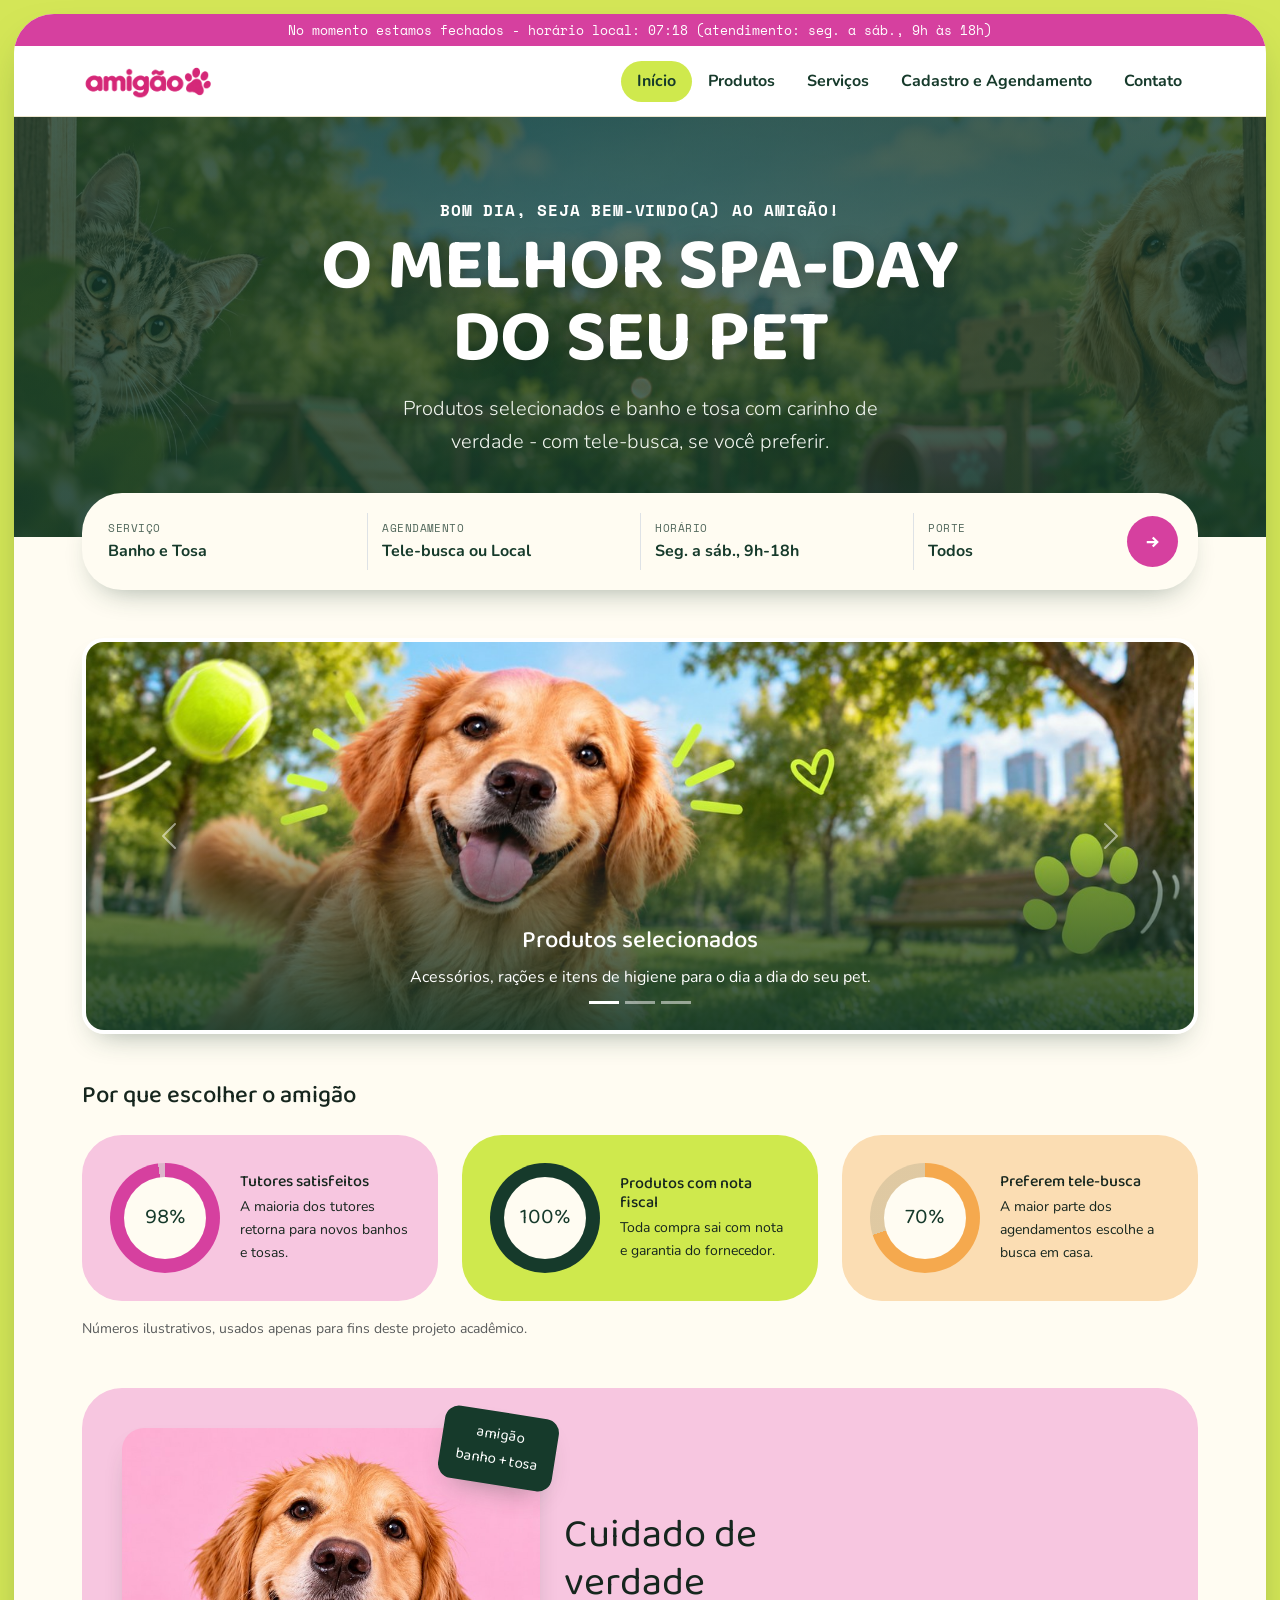
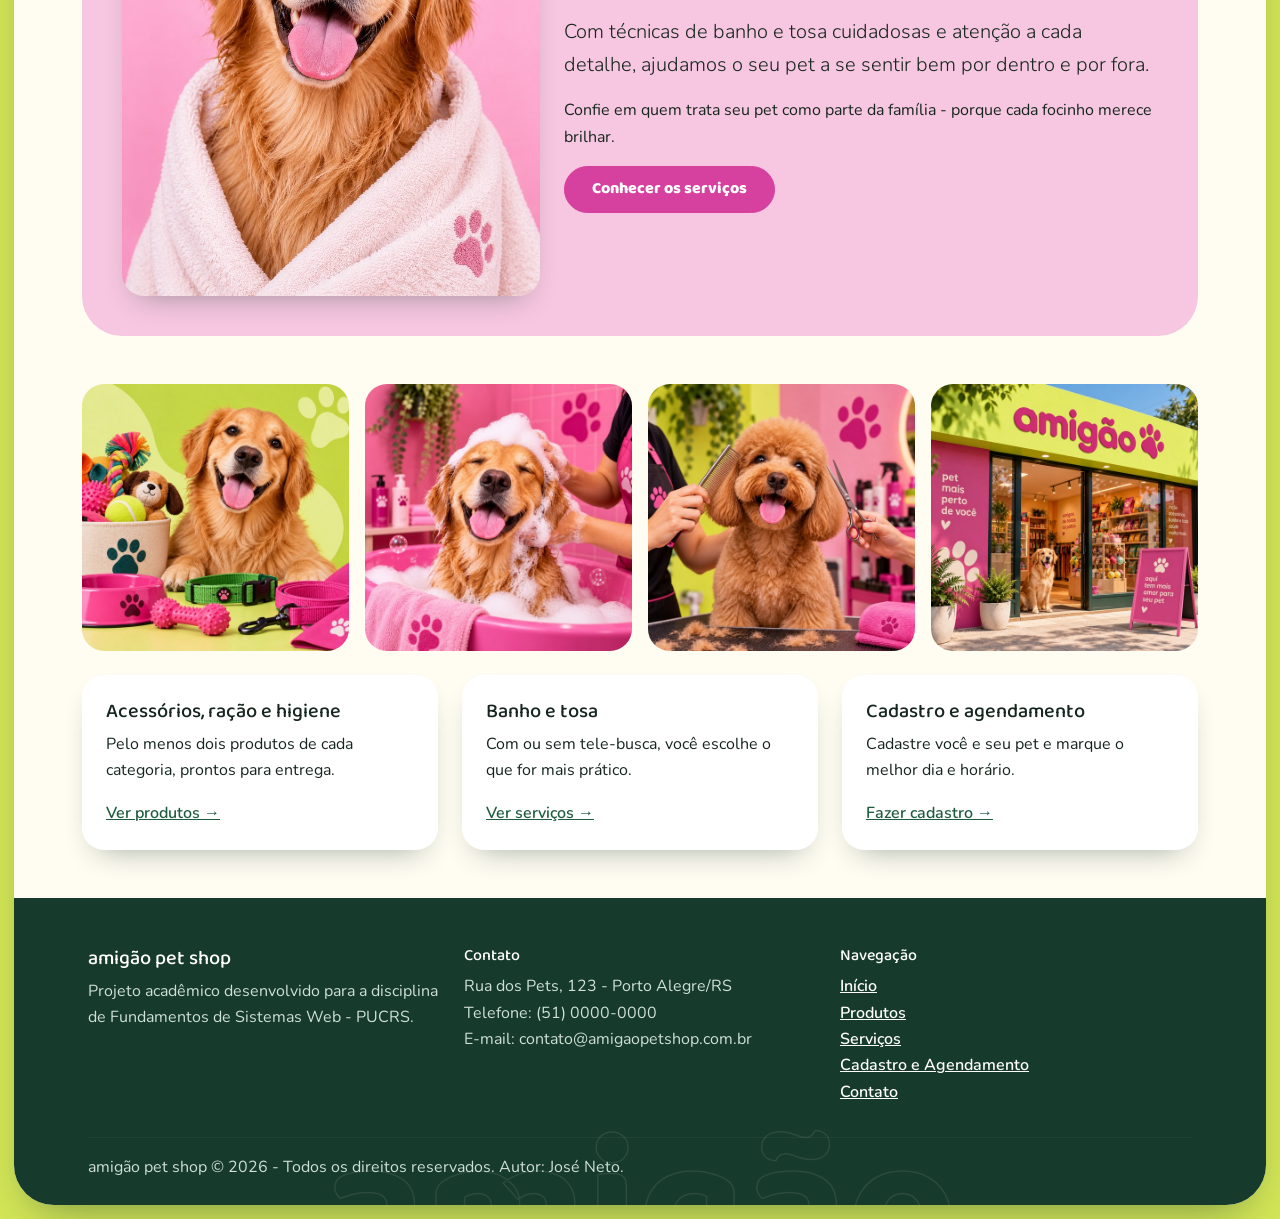
==== index.html @ e2019ced "Add files via upload" ====
<!DOCTYPE html>
<html lang="pt-BR">
<head>
    <meta charset="UTF-8">
    <meta name="viewport" content="width=device-width, initial-scale=1">
    <title>amigão pet shop - Início</title>
    <meta name="description" content="amigão pet shop - produtos e serviços de banho e tosa, com agendamento de tele-busca.">

    <link rel="preconnect" href="https://fonts.googleapis.com">
    <link href="https://fonts.googleapis.com/css2?family=Baloo+2:wght@500;600;700;800&family=Nunito:wght@400;600;700;800&family=Space+Mono:wght@400;700&display=swap" rel="stylesheet">
    <link href="https://cdn.jsdelivr.net/npm/bootstrap@5.3.3/dist/css/bootstrap.min.css" rel="stylesheet">
    <link href="css/estilo.css" rel="stylesheet">
</head>
<body>

<a class="skip-link" href="#conteudo-principal">Pular para o conteúdo principal</a>

<!-- Moldura: todo o site vive dentro deste cartão creme, sobre o fundo
     verde-limão da página - é o elemento de assinatura visual do projeto. -->
<div class="moldura">

    <div id="faixa-status" class="faixa-status" role="status" aria-live="polite">
        Carregando horário de funcionamento...
    </div>

    <header>
        <nav class="navbar navbar-expand-md navbar-petshop" aria-label="Menu principal">
            <div class="container">
                <a class="navbar-brand" href="index.html">
                    <img src="assets/img/amigao-logo.png" alt="amigão pet shop" height="44">
                </a>
                <button class="navbar-toggler" type="button" data-bs-toggle="collapse" data-bs-target="#menuPrincipal" aria-controls="menuPrincipal" aria-expanded="false" aria-label="Abrir menu de navegação">
                    <span class="navbar-toggler-icon"></span>
                </button>
                <div class="collapse navbar-collapse" id="menuPrincipal">
                    <ul class="navbar-nav ms-auto">
                        <li class="nav-item"><a class="nav-link" href="index.html">Início</a></li>
                        <li class="nav-item"><a class="nav-link" href="produtos.html">Produtos</a></li>
                        <li class="nav-item"><a class="nav-link" href="servicos.html">Serviços</a></li>
                        <li class="nav-item"><a class="nav-link" href="cadastro.html">Cadastro e Agendamento</a></li>
                        <li class="nav-item"><a class="nav-link" href="contato.html">Contato</a></li>
                    </ul>
                </div>
            </div>
        </nav>

        <div class="hero">
            <div class="container position-relative">
                <div class="row justify-content-center">
                    <div class="col-lg-8 text-center">
                        <p class="saudacao fw-bold mb-2" id="saudacao-dinamica" style="font-family: var(--fonte-dado); text-transform: uppercase; letter-spacing: .05em;">Carregando...</p>
                        <h1 class="mb-3">O melhor spa-day<br>do seu pet</h1>
                        <p class="lead mx-auto">Produtos selecionados e banho e tosa com carinho de verdade - com tele-busca, se você preferir.</p>
                    </div>
                </div>
            </div>
        </div>

        <!-- Faixa de "agendamento rápido": resume os passos do formulário de
             cadastro.html e já leva a pessoa direto para lá. -->
        <div class="container">
            <div class="faixa-agendamento">
                <div class="row align-items-center g-3">
                    <div class="col-6 col-md-3 campo-resumo">
                        <span class="rotulo">Serviço</span>
                        <span class="valor">Banho e Tosa</span>
                    </div>
                    <div class="col-6 col-md-3 campo-resumo border-start">
                        <span class="rotulo">Agendamento</span>
                        <span class="valor">Tele-busca ou Local</span>
                    </div>
                    <div class="col-6 col-md-3 campo-resumo border-start">
                        <span class="rotulo">Horário</span>
                        <span class="valor">Seg. a sáb., 9h-18h</span>
                    </div>
                    <div class="col-6 col-md-2 campo-resumo border-start">
                        <span class="rotulo">Porte</span>
                        <span class="valor">Todos</span>
                    </div>
                    <div class="col-12 col-md-1 text-md-end">
                        <a href="cadastro.html" class="btn-agendamento-rapido" aria-label="Ir para o cadastro e agendamento">
                            <svg xmlns="http://www.w3.org/2000/svg" width="18" height="18" viewBox="0 0 24 24" fill="none" stroke="currentColor" stroke-width="3" aria-hidden="true"><path d="M5 12h14M13 6l6 6-6 6"/></svg>
                        </a>
                    </div>
                </div>
            </div>
        </div>
    </header>

    <main id="conteudo-principal">
        <div class="container mt-5">

            <!-- Carrossel Bootstrap: destaca os 3 pilares da loja -->
            <div id="carrossel-petshop" class="carousel slide mb-5" data-bs-ride="carousel" aria-label="Destaques do amigão pet shop">
                <div class="carousel-indicators">
                    <button type="button" data-bs-target="#carrossel-petshop" data-bs-slide-to="0" class="active" aria-current="true" aria-label="Slide 1: Produtos de qualidade"></button>
                    <button type="button" data-bs-target="#carrossel-petshop" data-bs-slide-to="1" aria-label="Slide 2: Banho e tosa com carinho"></button>
                    <button type="button" data-bs-target="#carrossel-petshop" data-bs-slide-to="2" aria-label="Slide 3: Tele-busca no seu endereço"></button>
                </div>
                <div class="carousel-inner">
                    <div class="carousel-item active">
                        <img src="assets/img/carousel-produtos.jpg" class="d-block w-100" alt="Ilustração representando produtos de qualidade para pets, como ração, acessórios e itens de higiene">
                        <div class="carousel-caption">
                            <h2 class="h4">Produtos selecionados</h2>
                            <p>Acessórios, rações e itens de higiene para o dia a dia do seu pet.</p>
                        </div>
                    </div>
                    <div class="carousel-item">
                        <img src="assets/img/carousel-banho.jpg" class="d-block w-100" alt="Ilustração representando o serviço de banho e tosa realizado com cuidado">
                        <div class="carousel-caption">
                            <h2 class="h4">Banho e tosa com carinho</h2>
                            <p>Equipe treinada para cuidar do seu pet com tranquilidade.</p>
                        </div>
                    </div>
                    <div class="carousel-item">
                        <img src="assets/img/carousel-telebusca.jpg" class="d-block w-100" alt="Ilustração representando o serviço de tele-busca, com o pet sendo buscado em casa">
                        <div class="carousel-caption">
                            <h2 class="h4">Tele-busca no seu endereço</h2>
                            <p>Agende e nós buscamos e entregamos seu pet, sem complicação.</p>
                        </div>
                    </div>
                </div>
                <button class="carousel-control-prev" type="button" data-bs-target="#carrossel-petshop" data-bs-slide="prev">
                    <span class="carousel-control-prev-icon" aria-hidden="true"></span>
                    <span class="visually-hidden">Slide anterior</span>
                </button>
                <button class="carousel-control-next" type="button" data-bs-target="#carrossel-petshop" data-bs-slide="next">
                    <span class="carousel-control-next-icon" aria-hidden="true"></span>
                    <span class="visually-hidden">Próximo slide</span>
                </button>
            </div>

            <!-- Cartões com anéis de porcentagem (CSS puro, via conic-gradient) -->
            <section class="my-5" aria-labelledby="titulo-numeros">
                <h2 id="titulo-numeros" class="h4 mb-4">Por que escolher o amigão</h2>
                <div class="row g-4">
                    <div class="col-md-4">
                        <div class="cartao-estatistica tom-rosa" tabindex="0">
                            <div class="anel-percentual" style="--valor: 98; --cor-anel: var(--cor-rosa-forte);">
                                <div class="miolo">98%</div>
                            </div>
                            <div class="conteudo-estatistica">
                                <h3 class="h6 mb-1">Tutores satisfeitos</h3>
                                <p class="small mb-0">A maioria dos tutores retorna para novos banhos e tosas.</p>
                            </div>
                        </div>
                    </div>
                    <div class="col-md-4">
                        <div class="cartao-estatistica tom-limao" tabindex="0">
                            <div class="anel-percentual" style="--valor: 100; --cor-anel: var(--cor-primaria);">
                                <div class="miolo">100%</div>
                            </div>
                            <div class="conteudo-estatistica">
                                <h3 class="h6 mb-1">Produtos com nota fiscal</h3>
                                <p class="small mb-0">Toda compra sai com nota e garantia do fornecedor.</p>
                            </div>
                        </div>
                    </div>
                    <div class="col-md-4">
                        <div class="cartao-estatistica tom-laranja" tabindex="0">
                            <div class="anel-percentual" style="--valor: 70; --cor-anel: var(--cor-laranja);">
                                <div class="miolo">70%</div>
                            </div>
                            <div class="conteudo-estatistica">
                                <h3 class="h6 mb-1">Preferem tele-busca</h3>
                                <p class="small mb-0">A maior parte dos agendamentos escolhe a busca em casa.</p>
                            </div>
                        </div>
                    </div>
                </div>
                <p class="text-muted small mt-3 mb-0">Números ilustrativos, usados apenas para fins deste projeto acadêmico.</p>
            </section>

            <!-- Seção de destaque institucional, com foto e etiqueta "sticker" -->
            <section class="secao-destaque my-5">
                <div class="row align-items-center g-4">
                    <div class="col-md-5">
                        <div class="foto-com-etiqueta">
                            <img src="assets/img/destaque-pet-banho.jpg" alt="Ilustração de um pet feliz e limpo, logo após o banho e a tosa">
                            <span class="etiqueta-girada">amigão<br>banho + tosa</span>
                        </div>
                    </div>
                    <div class="col-md-7">
                        <h2 class="display-6">Cuidado de<br>verdade</h2>
                        <p class="lead">Com técnicas de banho e tosa cuidadosas e atenção a cada detalhe, ajudamos o seu pet a se sentir bem por dentro e por fora.</p>
                        <p>Confie em quem trata seu pet como parte da família - porque cada focinho merece brilhar.</p>
                        <a href="servicos.html" class="btn btn-petshop">Conhecer os serviços</a>
                    </div>
                </div>
            </section>

            <!-- Tira de fotos (mosaico) -->
            <section class="row g-3 mb-4" aria-label="Galeria de fotos do amigão pet shop">
                <div class="col-6 col-md-3">
                    <img src="assets/img/mosaico-acessorios.jpg" class="tira-fotos" alt="Prateleira de acessórios do petshop">
                </div>
                <div class="col-6 col-md-3">
                    <img src="assets/img/mosaico-banho.jpg" class="tira-fotos" alt="Área de banho do petshop">
                </div>
                <div class="col-6 col-md-3">
                    <img src="assets/img/mosaico-tosa.jpg" class="tira-fotos" alt="Área de tosa do petshop">
                </div>
                <div class="col-6 col-md-3">
                    <img src="assets/img/mosaico-loja.jpg" class="tira-fotos" alt="Fachada do amigão pet shop">
                </div>
            </section>

            <section class="row g-4 mb-5" aria-label="Resumo do que oferecemos">
                <div class="col-md-4">
                    <div class="card-petshop p-4">
                        <h2 class="h5">Acessórios, ração e higiene</h2>
                        <p>Pelo menos dois produtos de cada categoria, prontos para entrega.</p>
                        <a href="produtos.html">Ver produtos &rarr;</a>
                    </div>
                </div>
                <div class="col-md-4">
                    <div class="card-petshop p-4">
                        <h2 class="h5">Banho e tosa</h2>
                        <p>Com ou sem tele-busca, você escolhe o que for mais prático.</p>
                        <a href="servicos.html">Ver serviços &rarr;</a>
                    </div>
                </div>
                <div class="col-md-4">
                    <div class="card-petshop p-4">
                        <h2 class="h5">Cadastro e agendamento</h2>
                        <p>Cadastre você e seu pet e marque o melhor dia e horário.</p>
                        <a href="cadastro.html">Fazer cadastro &rarr;</a>
                    </div>
                </div>
            </section>
        </div>
    </main>

    <footer class="rodape-petshop">
        <span class="marca-dagua" aria-hidden="true">amigão</span>
        <div class="container-fluid px-4 px-lg-5 rodape-conteudo">
            <div class="row g-4">
                <div class="col-md-4">
                    <h2 class="h5 text-white">amigão pet shop</h2>
                    <p>Projeto acadêmico desenvolvido para a disciplina de Fundamentos de Sistemas Web - PUCRS.</p>
                </div>
                <div class="col-md-4">
                    <h2 class="h6 text-white">Contato</h2>
                    <p>
                        Rua dos Pets, 123 - Porto Alegre/RS<br>
                        Telefone: (51) 0000-0000<br>
                        E-mail: contato@amigaopetshop.com.br
                    </p>
                </div>
                <div class="col-md-4">
                    <h2 class="h6 text-white">Navegação</h2>
                    <nav aria-label="Links do rodapé">
                        <ul class="list-unstyled">
                            <li><a href="index.html">Início</a></li>
                            <li><a href="produtos.html">Produtos</a></li>
                            <li><a href="servicos.html">Serviços</a></li>
                            <li><a href="cadastro.html">Cadastro e Agendamento</a></li>
                            <li><a href="contato.html">Contato</a></li>
                        </ul>
                    </nav>
                </div>
            </div>
            <hr>
            <p class="mb-0">amigão pet shop &copy; <span id="ano-atual">2026</span> - Todos os direitos reservados. Autor: José Neto.</p>
        </div>
    </footer>

</div><!-- /.moldura -->

<button id="botao-topo" aria-label="Voltar ao topo da página">&uarr;</button>

<script src="https://cdn.jsdelivr.net/npm/bootstrap@5.3.3/dist/js/bootstrap.bundle.min.js"></script>
<script src="js/script.js"></script>
</body>
</html>
---- css/estilo.css ----
/* =========================================================================
   AMIGÃO PET SHOP - estilo.css
   Fase 2 - identidade visual própria (não usa o tema padrão do Bootstrap).
   Conceito: a página inteira fica dentro de uma "moldura" verde-limão vibrante,
   com o conteúdo em um cartão creme de cantos bem arredondados por cima -
   tipografia gigante e grossa, anéis de porcentagem, etiquetas giradas tipo
   "sticker" e um rodapé verde-escuro com marca d'água em contorno.
   O Bootstrap é usado só para grid, componentes (carrossel, formulários,
   navbar) e responsividade.
   ========================================================================= */

/* -------------------------------------------------------------------------
   1. TOKENS DE DESIGN (paleta, tipografia, espaçamento)
   ------------------------------------------------------------------------- */
:root {
    /* Paleta: moldura externa verde-limão vibrante, cartão interno creme,
       verde-mata escuro para texto/marca, rosa-chiclete e laranja como
       acentos lúdicos, magenta como cor de call-to-action. */
    --cor-moldura: #D4E657;        /* verde-limão vibrante - fundo externo da página */
    --cor-fundo: #FFFCF2;          /* creme - fundo do cartão principal do site */
    --cor-superficie: #FFFFFF;
    --cor-primaria: #163A2B;       /* verde-mata bem escuro - texto, logo, títulos */
    --cor-primaria-clara: #1F5C3F;
    --cor-limao: #CFE94D;          /* verde-limão - cartões/etiquetas */
    --cor-limao-escuro: #AFC734;
    --cor-rosa: #F7C6E0;           /* rosa-chiclete claro - cartões, blobs */
    --cor-rosa-forte: #D6409F;     /* magenta - CTAs e destaques fortes */
    --cor-laranja: #F5A94E;        /* laranja - terceiro acento (cartões, anéis) */
    --cor-texto: #16261E;          /* quase-preto esverdeado - corpo de texto */
    --cor-texto-suave: #52685C;
    --cor-borda: #ECE6CE;

    /* Tipografia: título bem grosso e arredondado (efeito "cartaz"), texto
       arredondado para leitura, e uma monoespaçada só para preços/dados. */
    --fonte-titulo: 'Baloo 2', 'Segoe UI', sans-serif;
    --fonte-texto: 'Nunito', 'Segoe UI', sans-serif;
    --fonte-dado: 'Space Mono', monospace;

    --raio: 22px;
    --raio-grande: 40px;
    --raio-pill: 999px;
    --sombra: 0 14px 30px -16px rgba(22, 58, 43, 0.45);
}

/* -------------------------------------------------------------------------
   2. BASE E MOLDURA DA PÁGINA
   ------------------------------------------------------------------------- */
html, body {
    background-color: var(--cor-moldura);
}

body {
    color: var(--cor-texto);
    font-family: var(--fonte-texto);
    line-height: 1.65;
    padding: 14px;
}

/* A "moldura": todo o conteúdo do site (header + main + footer) fica dentro
   deste cartão creme de cantos bem arredondados, flutuando sobre o fundo
   verde-limão da página - o elemento de assinatura visual do projeto. */
.moldura {
    background-color: var(--cor-fundo);
    border-radius: var(--raio-grande);
    overflow: hidden;
    box-shadow: 0 20px 45px -20px rgba(22, 58, 43, 0.55);
    max-width: 1320px;
    margin: 0 auto;
}

h1, h2, h3, h4, h5, .navbar-brand, .btn {
    font-family: var(--fonte-titulo);
    font-weight: 700;
}

a {
    color: var(--cor-primaria-clara);
    font-weight: 600;
}

a:hover {
    color: var(--cor-rosa-forte);
}

/* Requisito de acessibilidade: foco visível em qualquer elemento navegável
   por teclado (não removemos o outline padrão, apenas o reforçamos). */
a:focus-visible,
button:focus-visible,
input:focus-visible,
select:focus-visible,
textarea:focus-visible,
.btn:focus-visible {
    outline: 3px solid var(--cor-rosa-forte);
    outline-offset: 3px;
}

/* Link "pular para o conteúdo" - fica escondido até receber foco via Tab,
   ajuda quem navega por teclado/leitor de tela a pular o menu repetido. */
.skip-link {
    position: absolute;
    left: -999px;
    top: 0;
    background: var(--cor-rosa-forte);
    color: #FFFFFF;
    padding: .75rem 1.25rem;
    z-index: 2000;
    border-radius: 0 0 var(--raio) 0;
    font-weight: 700;
    text-decoration: none;
}

.skip-link:focus {
    left: 14px;
}

/* -------------------------------------------------------------------------
   3. CABEÇALHO / NAVBAR (estilo claro, como uma barra de app)
   ------------------------------------------------------------------------- */
.navbar-petshop {
    background-color: var(--cor-superficie);
    border-bottom: 1px solid var(--cor-borda);
}

.navbar-petshop .navbar-brand {
    color: var(--cor-primaria);
    font-size: 1.6rem;
    display: flex;
    align-items: center;
    gap: .5rem;
}

.navbar-petshop .nav-link {
    color: var(--cor-primaria);
    font-weight: 700;
    border-radius: var(--raio-pill);
    padding: .45rem 1rem !important;
    transition: background-color .15s ease, color .15s ease;
}

.navbar-petshop .nav-link.active {
    background-color: var(--cor-limao);
    color: var(--cor-primaria);
}

.navbar-petshop .nav-link:hover {
    background-color: var(--cor-fundo);
}

.navbar-petshop .navbar-toggler {
    border-color: var(--cor-borda);
}

/* Faixa de status "aberto agora" preenchida via JavaScript (script.js) */
.faixa-status {
    background-color: var(--cor-primaria);
    color: #FFFFFF;
    font-family: var(--fonte-dado);
    font-size: .8rem;
    text-align: center;
    padding: .35rem .5rem;
}

.faixa-status.fechado {
    background-color: var(--cor-rosa-forte);
}

/* -------------------------------------------------------------------------
   4. HERO (título gigante em estilo cartaz + faixa de agendamento rápido)
   ------------------------------------------------------------------------- */
.hero {
    background:
        linear-gradient(rgba(22,58,43,.5), rgba(22,58,43,.68)),
        radial-gradient(ellipse at center, rgba(22,58,43,.25) 0%, rgba(22,58,43,.6) 75%),
        var(--cor-limao) url('../assets/img/hero-banner.jpg') center/cover no-repeat;
    color: #FFFFFF;
    padding: 4.5rem 0 3.5rem;
    position: relative;
    overflow: hidden;
    min-height: 420px;
    display: flex;
    align-items: center;
}

.hero h1 {
    font-size: clamp(2.4rem, 6vw, 4.6rem);
    line-height: .98;
    text-transform: uppercase;
    letter-spacing: -.01em;
    color: #FFFFFF;
    text-shadow: 0 2px 18px rgba(0,0,0,.25);
}

.hero .lead {
    max-width: 40ch;
    color: #F3F7F1;
}

.blob-decorativo {
    position: absolute;
    border-radius: 50%;
    opacity: .5;
}

/* Faixa "agendamento rápido", em estilo barra de busca, sobrepondo o hero */
.faixa-agendamento {
    background-color: var(--cor-fundo);
    border-radius: var(--raio-grande);
    box-shadow: var(--sombra);
    padding: 1.25rem;
    margin-top: -2.75rem;
    position: relative;
    z-index: 5;
}

.faixa-agendamento .campo-resumo {
    padding: .4rem .9rem;
}

.faixa-agendamento .campo-resumo .rotulo {
    font-family: var(--fonte-dado);
    font-size: .68rem;
    text-transform: uppercase;
    letter-spacing: .04em;
    color: var(--cor-texto-suave);
    display: block;
}

.faixa-agendamento .campo-resumo .valor {
    font-weight: 700;
    color: var(--cor-primaria);
}

.btn-agendamento-rapido {
    background-color: var(--cor-rosa-forte);
    color: #FFFFFF;
    border: none;
    width: 3.2rem;
    height: 3.2rem;
    border-radius: 50%;
    display: inline-flex;
    align-items: center;
    justify-content: center;
    font-size: 1.2rem;
    flex-shrink: 0;
}

.btn-agendamento-rapido:hover {
    background-color: var(--cor-primaria);
    color: #FFFFFF;
}

#carrossel-petshop {
    border-radius: var(--raio);
    overflow: hidden;
    box-shadow: var(--sombra);
    border: 4px solid var(--cor-superficie);
}

/* Overlay (degradê escuro) na parte de baixo de cada slide, para as
   legendas ficarem legíveis independentemente do conteúdo da foto. */
#carrossel-petshop .carousel-item::after {
    content: "";
    position: absolute;
    left: 0;
    right: 0;
    bottom: 0;
    height: 60%;
    background: linear-gradient(to top, rgba(22,58,43,.9) 0%, rgba(22,58,43,.55) 60%, rgba(22,58,43,0) 100%);
    pointer-events: none;
    z-index: 1;
}

#carrossel-petshop .carousel-caption {
    background: transparent;
    padding: 1rem 1.5rem 1.5rem;
    bottom: 0;
    text-align: center;
    left: 0;
    right: 0;
    z-index: 2;
}

/* -------------------------------------------------------------------------
   5. ANÉIS DE PORCENTAGEM (CSS puro, via conic-gradient)
   ------------------------------------------------------------------------- */
.cartao-estatistica {
    border-radius: var(--raio-grande);
    padding: 1.75rem;
    height: 100%;
    position: relative;
    overflow: hidden;
    display: flex;
    align-items: center;
    gap: 1.25rem;
    text-align: left;
    transition: transform .2s ease, box-shadow .2s ease;
}

.cartao-estatistica:hover,
.cartao-estatistica:focus-within {
    transform: translateY(-6px);
    box-shadow: 0 18px 32px -14px rgba(22, 58, 43, 0.45);
}

.cartao-estatistica:hover .anel-percentual,
.cartao-estatistica:focus-within .anel-percentual {
    transform: scale(1.08);
}

.cartao-estatistica .conteudo-estatistica {
    flex: 1;
}

.cartao-estatistica.tom-rosa { background-color: var(--cor-rosa); }
.cartao-estatistica.tom-limao { background-color: var(--cor-limao); }
.cartao-estatistica.tom-laranja { background-color: #FBDDB3; }

.anel-percentual {
    --cor-anel: var(--cor-rosa-forte);
    --valor: 50;
    width: 110px;
    height: 110px;
    flex-shrink: 0;
    border-radius: 50%;
    background: conic-gradient(var(--cor-anel) calc(var(--valor) * 1%), rgba(22,58,43,.12) 0);
    display: flex;
    align-items: center;
    transition: transform .2s ease;
    justify-content: center;
}

.anel-percentual::before {
    content: "";
    position: absolute;
}

.anel-percentual .miolo {
    width: 82px;
    height: 82px;
    border-radius: 50%;
    background-color: var(--cor-fundo);
    display: flex;
    align-items: center;
    justify-content: center;
    font-family: var(--fonte-titulo);
    font-size: 1.35rem;
    color: var(--cor-primaria);
}

.blob-canto {
    position: absolute;
    border-radius: 50%;
    opacity: .55;
}

/* -------------------------------------------------------------------------
   6. SEÇÃO "FOTO + ETIQUETA GIRADA" (destaque institucional)
   ------------------------------------------------------------------------- */
.secao-destaque {
    background-color: var(--cor-rosa);
    border-radius: var(--raio-grande);
    padding: 2.5rem;
    position: relative;
    overflow: hidden;
}

.foto-com-etiqueta {
    position: relative;
    display: inline-block;
    width: 100%;
}

.foto-com-etiqueta img {
    width: 100%;
    border-radius: var(--raio);
    box-shadow: var(--sombra);
}

.etiqueta-girada {
    position: absolute;
    top: -16px;
    right: -16px;
    background-color: var(--cor-primaria);
    color: #FFFFFF;
    font-family: var(--fonte-titulo);
    font-size: .95rem;
    text-align: center;
    padding: .7rem 1rem;
    border-radius: 14px;
    transform: rotate(9deg);
    box-shadow: var(--sombra);
}

/* -------------------------------------------------------------------------
   7. TIRA DE FOTOS (mosaico antes do rodapé)
   ------------------------------------------------------------------------- */
.tira-fotos {
    width: 100%;
    aspect-ratio: 1 / 1;
    object-fit: cover;
    border-radius: var(--raio);
}

/* -------------------------------------------------------------------------
   8. CARTÕES (produtos, serviços) - com etiqueta "sticker"
   ------------------------------------------------------------------------- */
.card-petshop {
    background-color: var(--cor-superficie);
    border: none;
    border-radius: var(--raio);
    box-shadow: var(--sombra);
    height: 100%;
    position: relative;
    transition: transform .18s ease, box-shadow .18s ease;
}

.card-petshop:hover {
    transform: translateY(-5px) rotate(-1deg);
    box-shadow: 0 20px 34px -16px rgba(22, 58, 43, 0.5);
}

.card-petshop img {
    border-radius: var(--raio) var(--raio) 0 0;
    width: 100%;
    height: 260px;
    object-fit: contain;
    background-color: var(--cor-fundo);
    padding: 1rem;
    box-sizing: border-box;
}

.badge-categoria {
    background-color: var(--cor-rosa-forte);
    color: #FFFFFF;
    font-family: var(--fonte-dado);
    font-size: .7rem;
    text-transform: uppercase;
    letter-spacing: .05em;
    border-radius: var(--raio-pill);
    padding: .3rem .7rem;
    display: inline-block;
    transform: rotate(-3deg);
}

.preco {
    font-family: var(--fonte-dado);
    font-size: 1.3rem;
    color: var(--cor-primaria);
    font-weight: 700;
    background-color: var(--cor-fundo);
    display: inline-block;
    padding: .15rem .6rem;
    border-radius: 8px;
    border: 2px dashed var(--cor-limao-escuro);
}

.btn-petshop {
    background-color: var(--cor-rosa-forte);
    border-color: var(--cor-rosa-forte);
    color: #FFFFFF;
    font-weight: 800;
    border-radius: var(--raio-pill);
    padding: .65rem 1.7rem;
}

.btn-petshop:hover {
    background-color: var(--cor-primaria);
    border-color: var(--cor-primaria);
    color: #FFFFFF;
}

.btn-petshop-outline {
    background-color: transparent;
    border: 2px solid var(--cor-primaria);
    color: var(--cor-primaria);
    font-weight: 800;
    border-radius: var(--raio-pill);
    padding: .6rem 1.6rem;
}

.btn-petshop-outline:hover {
    background-color: var(--cor-primaria);
    color: #FFFFFF;
}

/* -------------------------------------------------------------------------
   9. FORMULÁRIO DE CADASTRO (cliente + pet + agendamento)
   ------------------------------------------------------------------------- */
.etapa-form {
    background-color: var(--cor-superficie);
    border: none;
    border-top: 6px solid var(--cor-rosa-forte);
    border-radius: var(--raio);
    box-shadow: var(--sombra);
    padding: 1.75rem;
    margin-bottom: 2rem;
}

.etapa-form legend {
    font-family: var(--fonte-titulo);
    color: var(--cor-primaria);
    font-size: 1.35rem;
    display: flex;
    align-items: center;
    gap: .6rem;
}

.numero-etapa {
    background-color: var(--cor-limao);
    color: var(--cor-primaria);
    font-family: var(--fonte-dado);
    width: 2.1rem;
    height: 2.1rem;
    border-radius: 50%;
    display: inline-flex;
    align-items: center;
    justify-content: center;
    font-size: 1rem;
}

.form-label {
    font-weight: 700;
    color: var(--cor-texto);
}

.form-control,
.form-select {
    border-radius: 12px;
    border: 2px solid var(--cor-borda);
}

.form-control:focus,
.form-select:focus {
    border-color: var(--cor-primaria-clara);
    box-shadow: 0 0 0 .2rem rgba(31, 92, 63, .2);
}

#painel-endereco-busca {
    background-color: var(--cor-fundo);
    border: 2px dashed var(--cor-primaria-clara);
    border-radius: var(--raio);
    padding: 1rem;
}

/* Mensagem de status enviada ao formulário (região aria-live, ver JS) */
#mensagem-envio {
    border-radius: var(--raio);
}

/* -------------------------------------------------------------------------
   10. RODAPÉ (verde-escuro, com texto gigante em contorno ao fundo)
   ------------------------------------------------------------------------- */
footer.rodape-petshop {
    background-color: var(--cor-primaria);
    color: #CFE0D5;
    padding: 3rem 0 1.5rem;
    position: relative;
    overflow: hidden;
}

footer.rodape-petshop .marca-dagua {
    position: absolute;
    bottom: -6.5rem;
    left: 50%;
    transform: translateX(-50%);
    font-family: var(--fonte-titulo);
    font-size: clamp(5rem, 18vw, 12rem);
    font-weight: 700;
    color: transparent;
    -webkit-text-stroke: 1.5px rgba(255,255,255,.09);
    white-space: nowrap;
    pointer-events: none;
    line-height: 1;
}

footer.rodape-petshop .rodape-conteudo {
    position: relative;
    z-index: 2;
    max-width: 1200px;
    margin-left: auto;
    margin-right: auto;
}

footer.rodape-petshop a {
    color: #FFFFFF;
}

footer.rodape-petshop hr {
    border-color: rgba(255,255,255,.15);
}

/* Botão "voltar ao topo" criado via JavaScript */
#botao-topo {
    position: fixed;
    right: 1.5rem;
    bottom: 1.5rem;
    display: none;
    background-color: var(--cor-rosa-forte);
    color: #FFFFFF;
    border: none;
    border-radius: 50%;
    width: 3.1rem;
    height: 3.1rem;
    font-size: 1.3rem;
    box-shadow: var(--sombra);
    z-index: 1500;
}

/* -------------------------------------------------------------------------
   11. RESPEITA "PREFERS REDUCED MOTION" (acessibilidade / conforto)
   ------------------------------------------------------------------------- */
@media (prefers-reduced-motion: reduce) {
    * {
        animation-duration: .001ms !important;
        transition-duration: .001ms !important;
    }
}

/* -------------------------------------------------------------------------
   12. AJUSTES RESPONSIVOS DA MOLDURA EM TELAS PEQUENAS
   ------------------------------------------------------------------------- */
@media (max-width: 576px) {
    body {
        padding: 6px;
    }
    .moldura {
        border-radius: var(--raio);
    }
    .faixa-agendamento {
        margin-top: 1rem;
    }
}
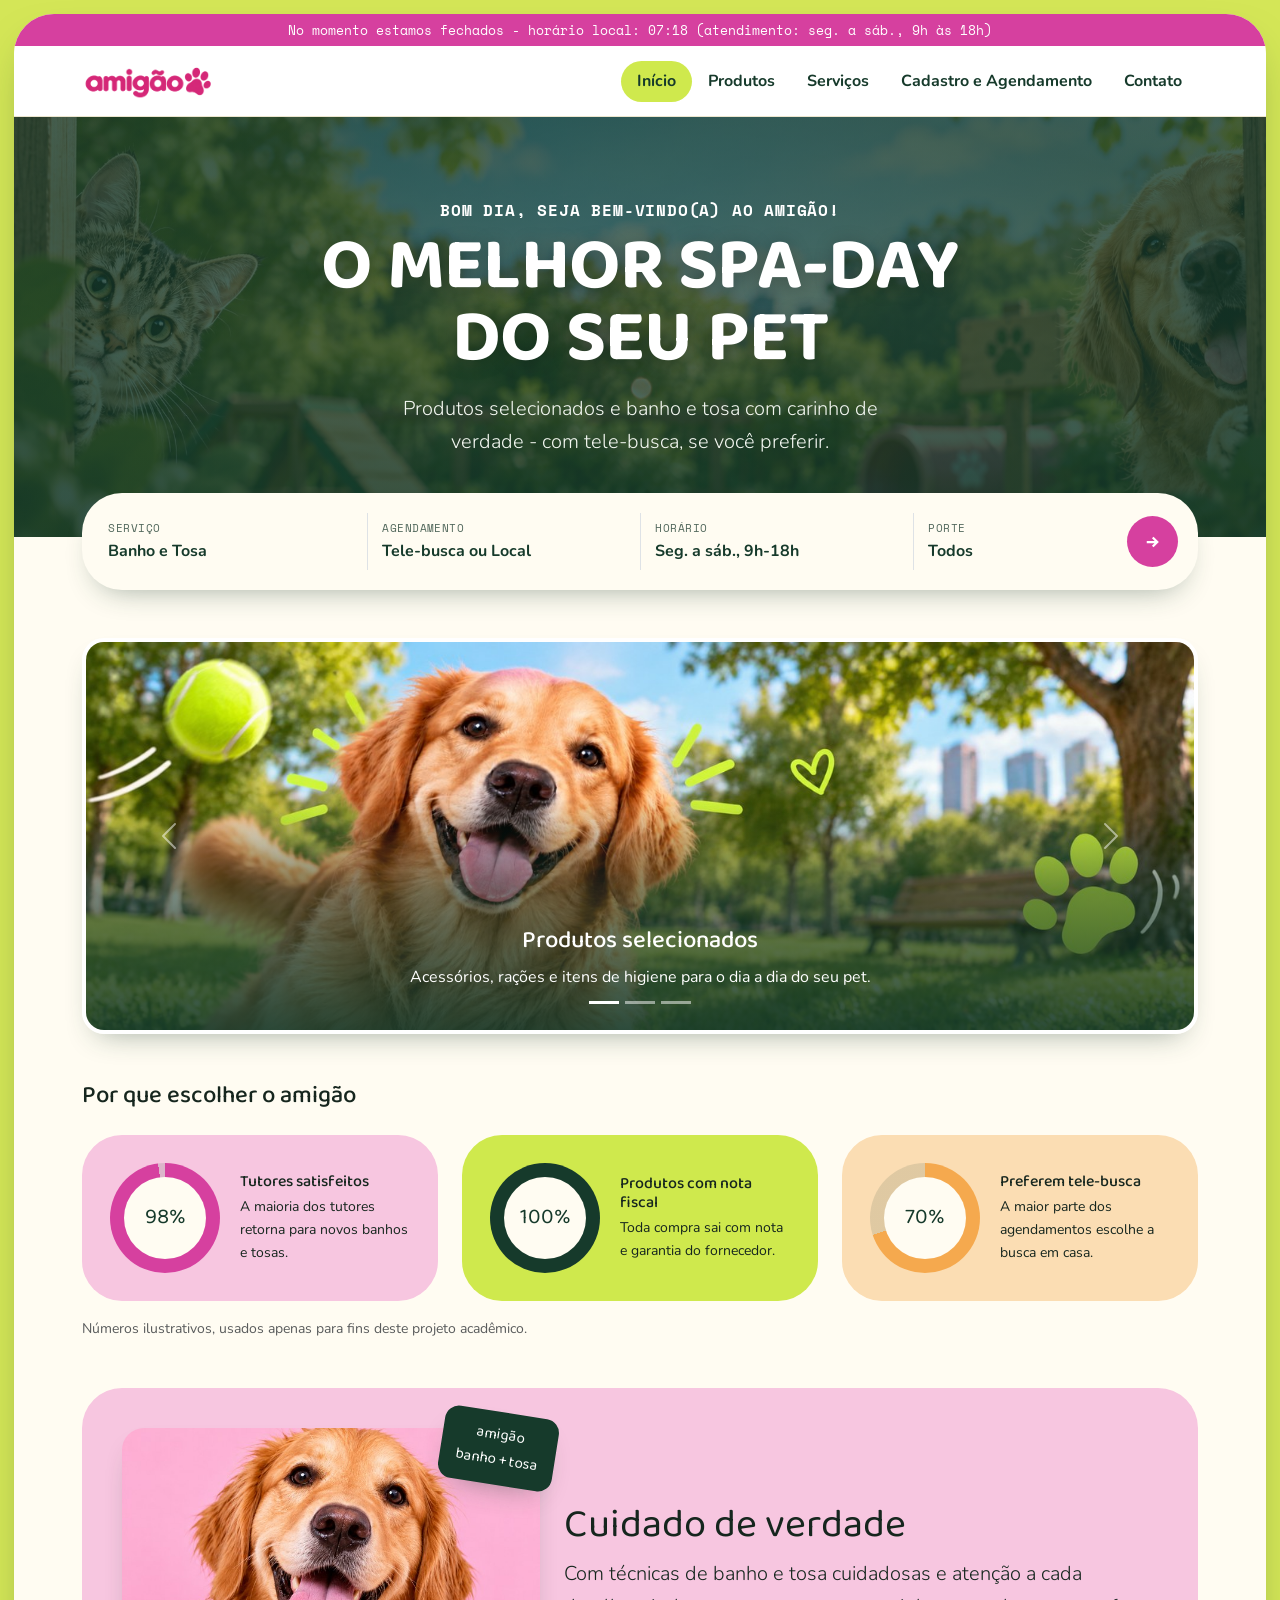
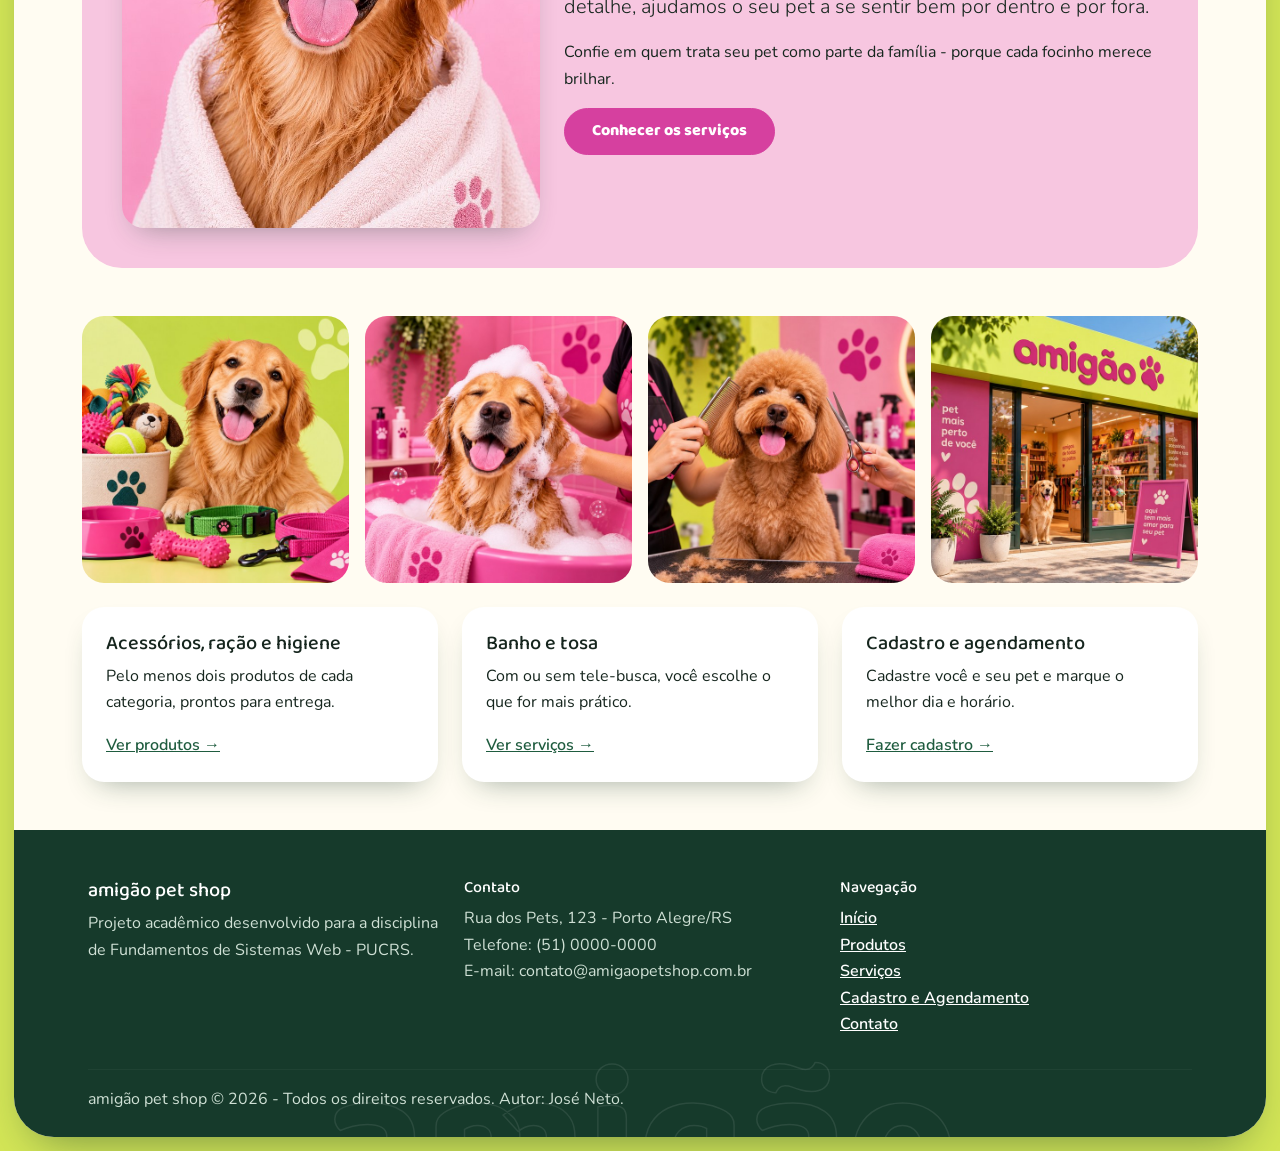
==== commit cda4451e: "Add files via upload" ====
--- a/index.html
+++ b/index.html
@@ -181,7 +181,7 @@
                         </div>
                     </div>
                     <div class="col-md-7">
-                        <h2 class="display-6">Cuidado de<br>verdade</h2>
+                        <h2 class="display-6">Cuidado de verdade</h2>
                         <p class="lead">Com técnicas de banho e tosa cuidadosas e atenção a cada detalhe, ajudamos o seu pet a se sentir bem por dentro e por fora.</p>
                         <p>Confie em quem trata seu pet como parte da família - porque cada focinho merece brilhar.</p>
                         <a href="servicos.html" class="btn btn-petshop">Conhecer os serviços</a>
--- a/css/estilo.css
+++ b/css/estilo.css
@@ -372,6 +372,8 @@
 
 .foto-com-etiqueta img {
     width: 100%;
+    max-height: 400px;
+    object-fit: cover;
     border-radius: var(--raio);
     box-shadow: var(--sombra);
 }
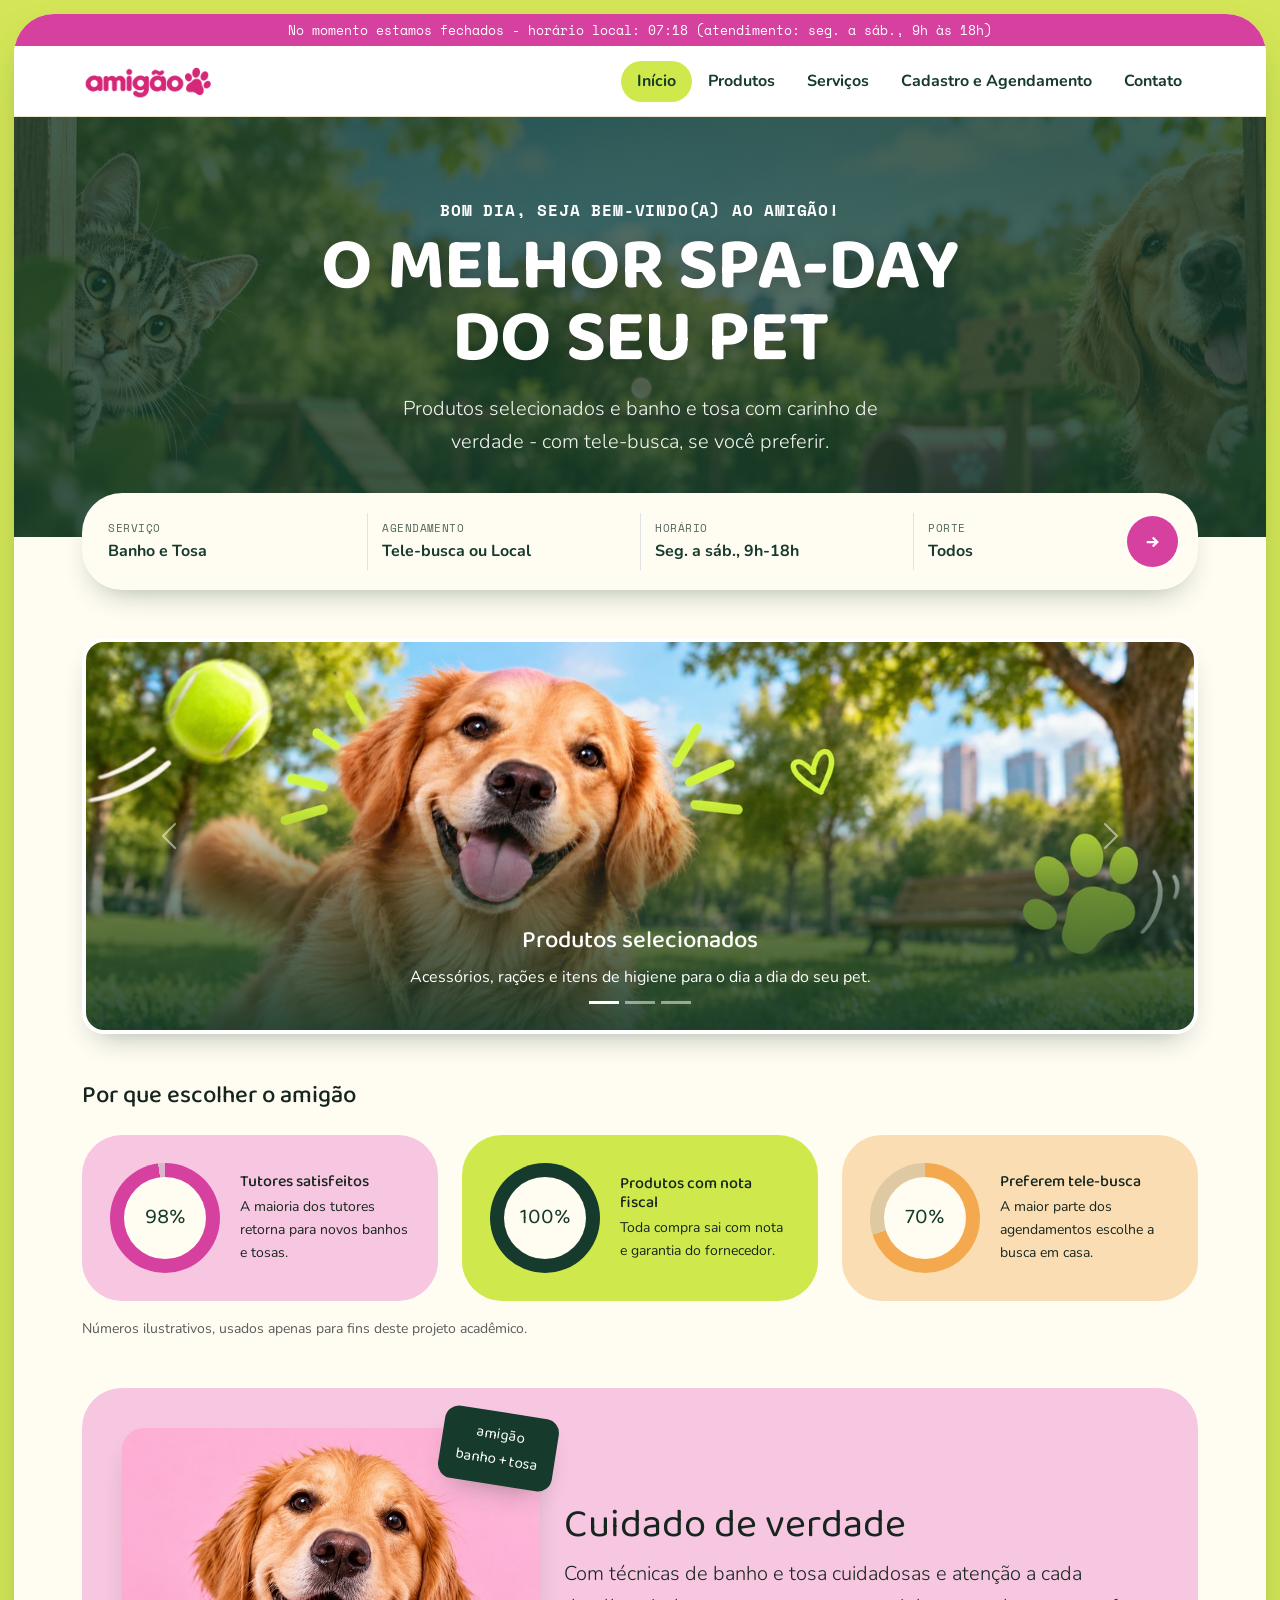
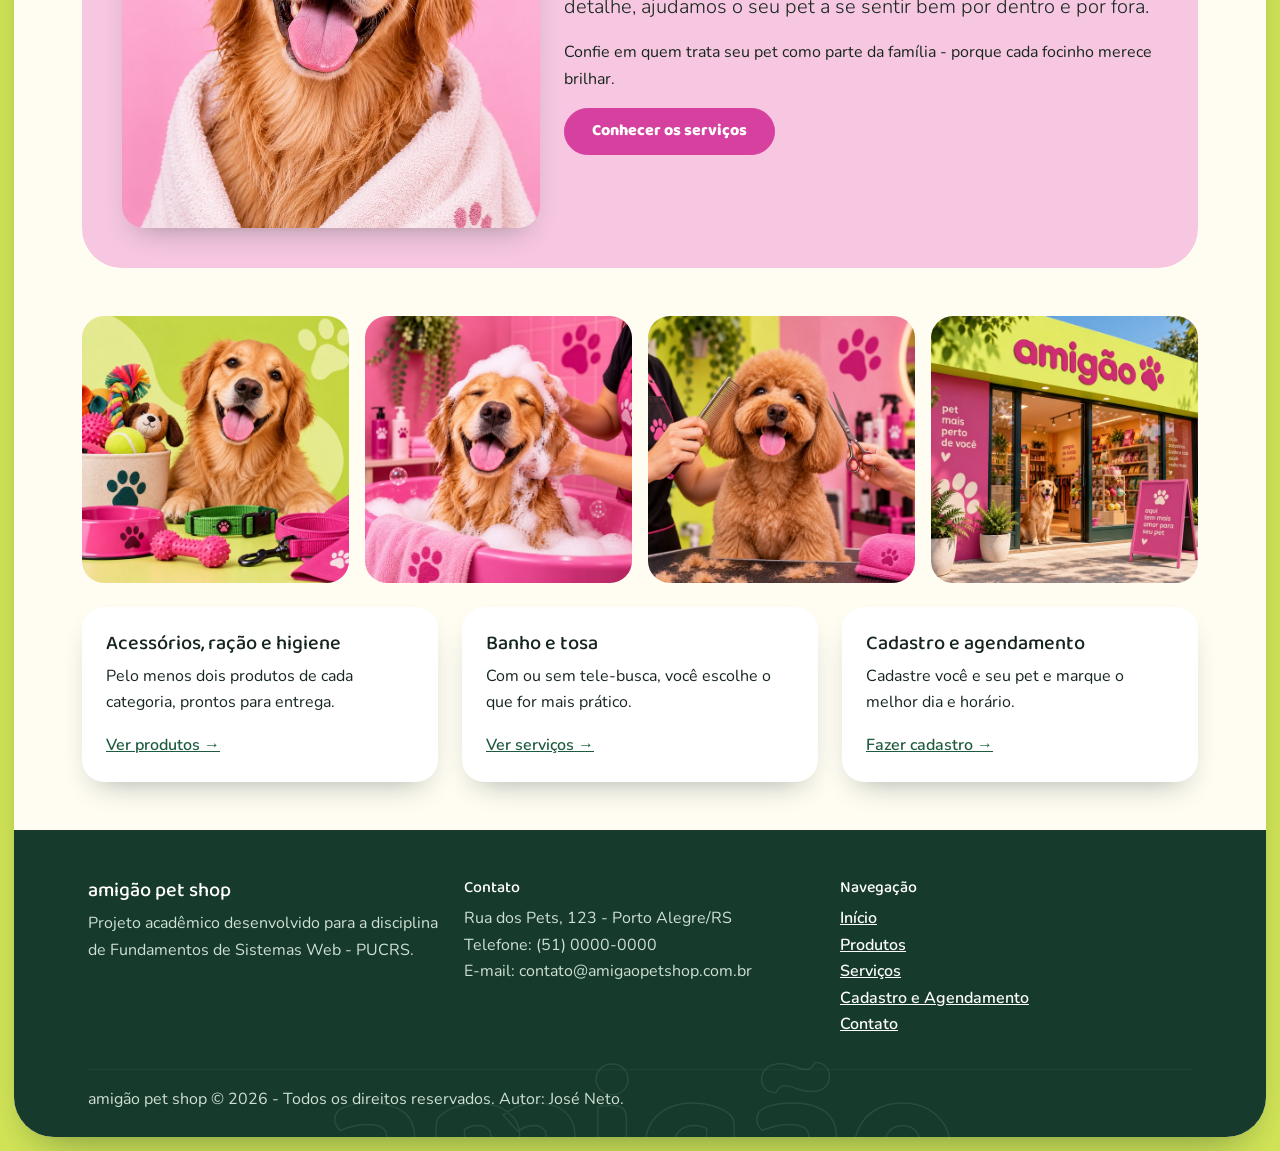
==== commit e316727d: "Add files via upload" ====
--- a/index.html
+++ b/index.html
@@ -91,7 +91,7 @@
         <div class="container mt-5">
 
             <!-- Carrossel Bootstrap: destaca os 3 pilares da loja -->
-            <div id="carrossel-petshop" class="carousel slide mb-5" data-bs-ride="carousel" aria-label="Destaques do amigão pet shop">
+            <div id="carrossel-petshop" class="carousel slide mb-5" data-bs-ride="carousel" data-bs-interval="6000" aria-label="Destaques do amigão pet shop">
                 <div class="carousel-indicators">
                     <button type="button" data-bs-target="#carrossel-petshop" data-bs-slide-to="0" class="active" aria-current="true" aria-label="Slide 1: Produtos de qualidade"></button>
                     <button type="button" data-bs-target="#carrossel-petshop" data-bs-slide-to="1" aria-label="Slide 2: Banho e tosa com carinho"></button>
--- a/css/estilo.css
+++ b/css/estilo.css
@@ -374,6 +374,7 @@
     width: 100%;
     max-height: 400px;
     object-fit: cover;
+    object-position: center 12%;
     border-radius: var(--raio);
     box-shadow: var(--sombra);
 }
